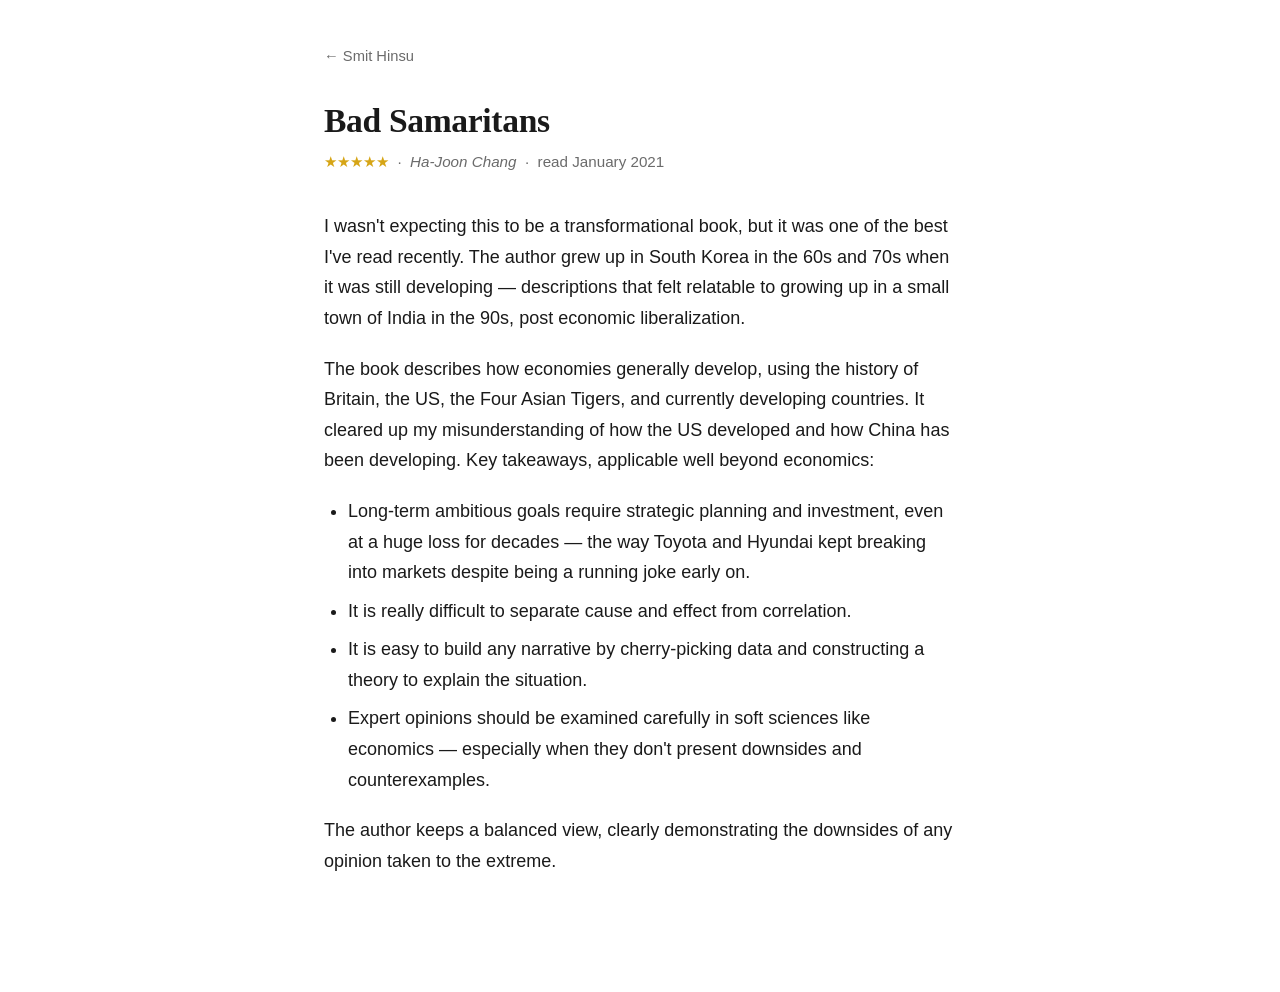
==== posts/2021-01-17-bad-samaritans.html @ b528a463 "Convert book reviews into backdated blog posts - 8 review posts under posts/, dated to their Goodrea" ====
<!DOCTYPE html>
<html lang="en">
<head>
  <meta charset="UTF-8" />
  <meta name="viewport" content="width=device-width, initial-scale=1.0" />
  <title>Bad Samaritans — Smit Hinsu</title>
  <meta name="description" content="How rich countries really developed — and the myths they sell." />
  <link rel="stylesheet" href="post.css" />
</head>
<body>
  <article class="article">
    <a class="back" href="../index.html#blog">← Smit Hinsu</a>
    <h1 class="article__title">Bad Samaritans</h1>
    <p class="article__date"><span style="color:#d6a516">★★★★★</span> &nbsp;·&nbsp; <em>Ha-Joon Chang</em> &nbsp;·&nbsp; read January 2021</p>
    <div class="article__body">
      <p>I wasn't expecting this to be a transformational book, but it was one of the best I've read recently. The author grew up in South Korea in the 60s and 70s when it was still developing — descriptions that felt relatable to growing up in a small town of India in the 90s, post economic liberalization.</p>
    <p>The book describes how economies generally develop, using the history of Britain, the US, the Four Asian Tigers, and currently developing countries. It cleared up my misunderstanding of how the US developed and how China has been developing. Key takeaways, applicable well beyond economics:</p>
    <ul>
      <li>Long-term ambitious goals require strategic planning and investment, even at a huge loss for decades — the way Toyota and Hyundai kept breaking into markets despite being a running joke early on.</li>
      <li>It is really difficult to separate cause and effect from correlation.</li>
      <li>It is easy to build any narrative by cherry-picking data and constructing a theory to explain the situation.</li>
      <li>Expert opinions should be examined carefully in soft sciences like economics — especially when they don't present downsides and counterexamples.</li>
    </ul>
    <p>The author keeps a balanced view, clearly demonstrating the downsides of any opinion taken to the extreme.</p>
    </div>
  </article>

  <!-- Cloudflare Web Analytics -->
  <script type="module" src="https://static.cloudflareinsights.com/beacon.min.js" data-cf-beacon='{"token": "1af7b86fe76246b097cf1adda6d0c125"}'></script>
  <!-- End Cloudflare Web Analytics -->

  <!-- GoatCounter (cookieless) -->
  <script data-goatcounter="https://smithinsu.goatcounter.com/count" async src="//gc.zgo.at/count.js"></script>
</body>
</html>
---- posts/post.css ----
/* ===========================================================
   Blog post page — shares the site's tokens, centered article
   =========================================================== */

:root {
  --text: #1a1a1a;
  --text-muted: #6b6b6b;
  --link: #1a5fb4;
  --link-hover: #0d3d7a;
  --border: #e6e6e6;
  --bg: #ffffff;
  --accent-bg: #f5f5f5;
  --serif: Georgia, "Times New Roman", Times, serif;
  --sans: -apple-system, BlinkMacSystemFont, "Segoe UI", Roboto, Helvetica, Arial, sans-serif;
}
* { box-sizing: border-box; }
body {
  margin: 0;
  background: var(--bg);
  color: var(--text);
  font-family: var(--sans);
  font-size: 18px;
  line-height: 1.7;
  -webkit-font-smoothing: antialiased;
}
a { color: var(--link); text-decoration: none; }
a:hover { color: var(--link-hover); text-decoration: underline; }

.article {
  max-width: 680px;
  margin: 0 auto;
  padding: 40px 24px 96px;
}
.back {
  display: inline-block;
  margin-bottom: 32px;
  font-size: 0.92rem;
  font-weight: 500;
  color: var(--text-muted);
}
.back:hover { color: var(--link); text-decoration: none; }

.article__title {
  font-family: var(--serif);
  font-size: 2.1rem;
  font-weight: 600;
  line-height: 1.2;
  letter-spacing: -0.01em;
  margin: 0 0 8px;
}
.article__date {
  color: var(--text-muted);
  font-size: 0.95rem;
  margin: 0 0 36px;
}

.article__body h2 {
  font-family: var(--serif);
  font-size: 1.45rem;
  margin: 40px 0 12px;
}
.article__body h3 { font-size: 1.15rem; margin: 28px 0 10px; }
.article__body p { margin: 0 0 20px; }
.article__body ul, .article__body ol { margin: 0 0 20px; padding-left: 24px; }
.article__body li { margin-bottom: 8px; }
.article__body blockquote {
  margin: 24px 0;
  padding: 4px 0 4px 18px;
  border-left: 3px solid var(--border);
  color: var(--text-muted);
  font-style: italic;
}
.article__body img { max-width: 100%; height: auto; border-radius: 6px; }
.article__body pre {
  background: var(--accent-bg);
  border: 1px solid var(--border);
  border-radius: 6px;
  padding: 16px;
  overflow-x: auto;
  font-size: 0.9rem;
}
.article__body code {
  font-family: ui-monospace, SFMono-Regular, Menlo, Consolas, monospace;
  font-size: 0.88em;
}
.article__body :not(pre) > code {
  background: var(--accent-bg);
  padding: 2px 5px;
  border-radius: 4px;
}
hr { border: none; border-top: 1px solid var(--border); margin: 40px 0; }

@media (prefers-color-scheme: dark) {
  :root {
    --text: #e8e8e8;
    --text-muted: #9a9a9a;
    --link: #6ea8fe;
    --link-hover: #a9c9ff;
    --border: #2a2a2a;
    --bg: #121212;
    --accent-bg: #1e1e1e;
  }
}
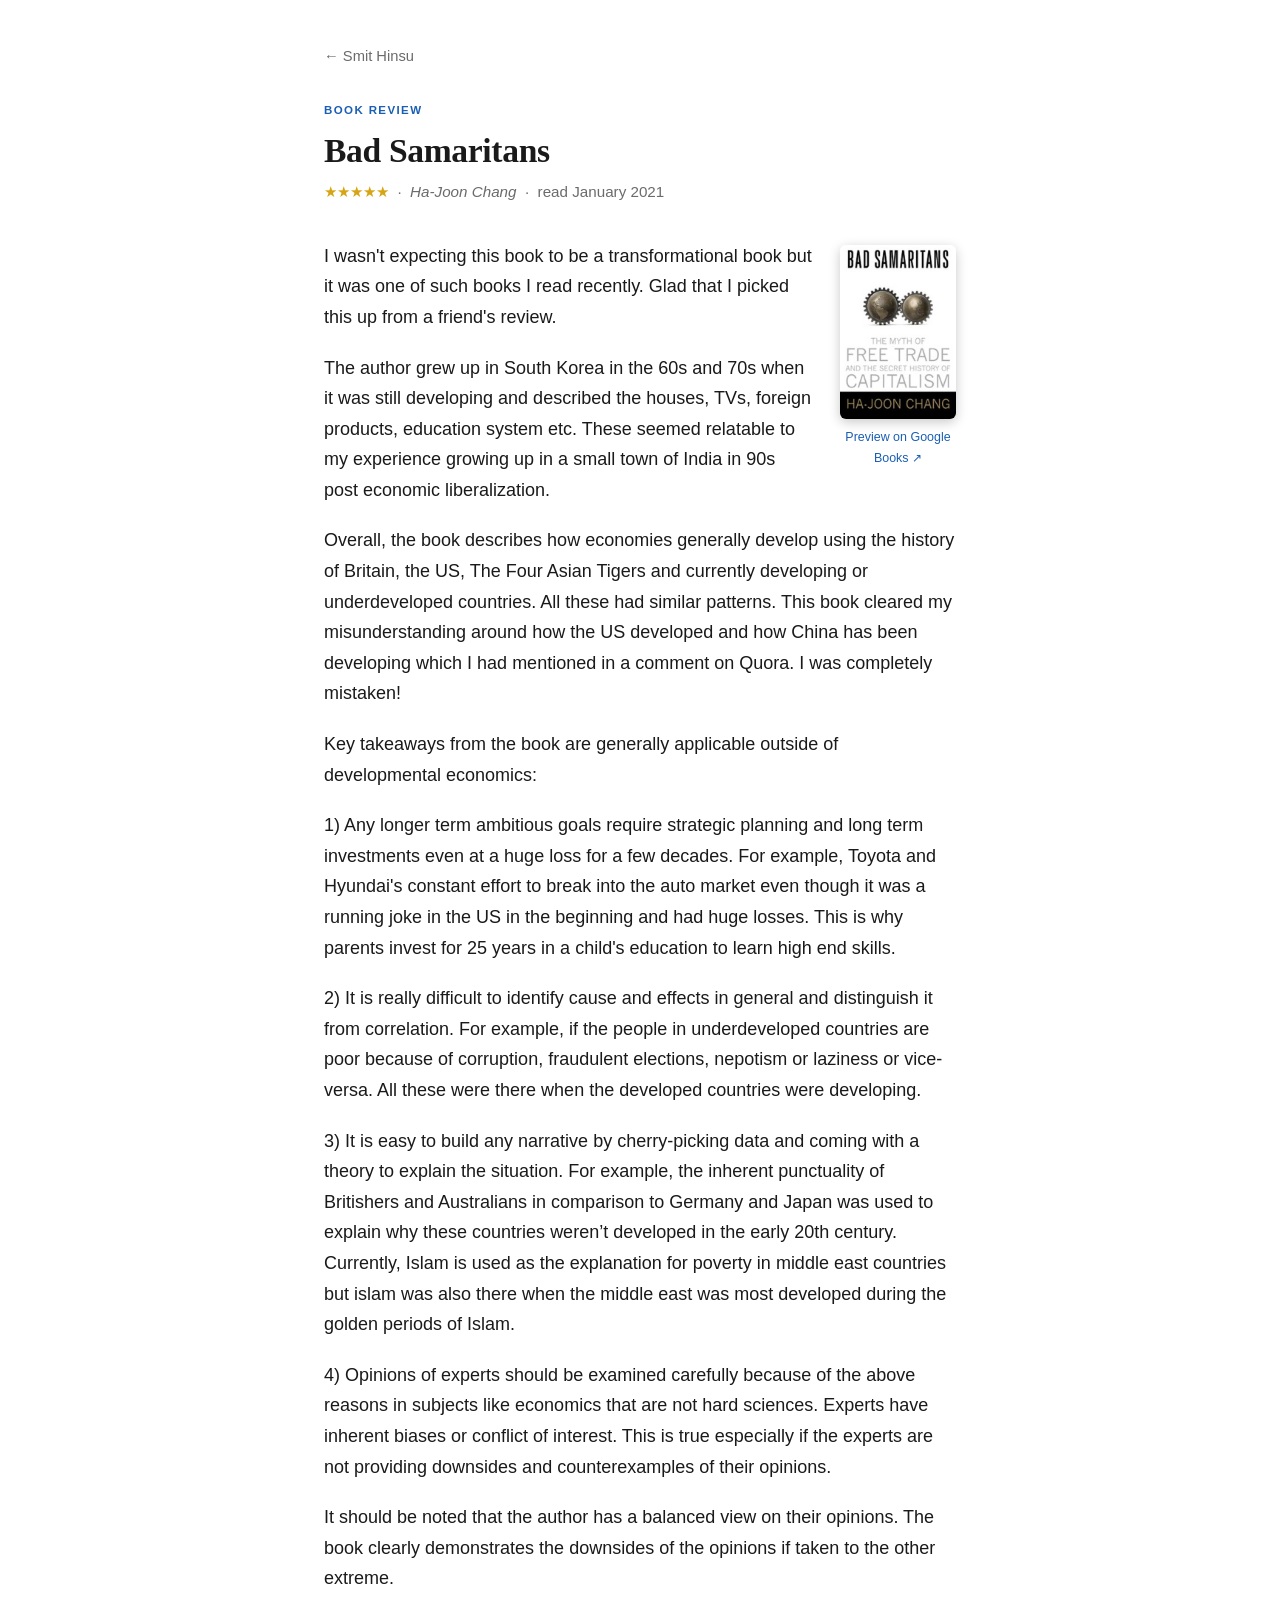
==== commit 661f349f: "Book reviews: verbatim text, single source, SEO polish, refined post layout - Reviews now verbatim f" ====
--- a/posts/2021-01-17-bad-samaritans.html
+++ b/posts/2021-01-17-bad-samaritans.html
@@ -3,25 +3,79 @@
 <head>
   <meta charset="UTF-8" />
   <meta name="viewport" content="width=device-width, initial-scale=1.0" />
-  <title>Bad Samaritans — Smit Hinsu</title>
+  <title>Bad Samaritans — book review by Smit Hinsu</title>
   <meta name="description" content="How rich countries really developed — and the myths they sell." />
-  <link rel="stylesheet" href="post.css" />
+  <link rel="canonical" href="https://smit-hinsu.github.io/posts/2021-01-17-bad-samaritans.html" />
+  <link rel="icon" href="../favicon.svg" type="image/svg+xml" />
+
+  <meta property="og:type" content="article" />
+  <meta property="og:site_name" content="Smit Hinsu" />
+  <meta property="og:title" content="Bad Samaritans — book review" />
+  <meta property="og:description" content="How rich countries really developed — and the myths they sell." />
+  <meta property="og:url" content="https://smit-hinsu.github.io/posts/2021-01-17-bad-samaritans.html" />
+  <meta property="og:image" content="https://smit-hinsu.github.io/covers/bad-samaritans.jpg" />
+  <meta property="article:published_time" content="2021-01-17" />
+  <meta name="twitter:card" content="summary" />
+  <meta name="twitter:site" content="@SmitHinsu" />
+  <meta name="twitter:title" content="Bad Samaritans — book review" />
+  <meta name="twitter:description" content="How rich countries really developed — and the myths they sell." />
+  <meta name="twitter:image" content="https://smit-hinsu.github.io/covers/bad-samaritans.jpg" />
+
+  <script type="application/ld+json">
+  {
+  "@context": "https://schema.org",
+  "@type": "Review",
+  "itemReviewed": {
+    "@type": "Book",
+    "name": "Bad Samaritans",
+    "author": {
+      "@type": "Person",
+      "name": "Ha-Joon Chang"
+    }
+  },
+  "reviewRating": {
+    "@type": "Rating",
+    "ratingValue": "5",
+    "bestRating": "5",
+    "worstRating": "1"
+  },
+  "author": {
+    "@type": "Person",
+    "name": "Smit Hinsu",
+    "url": "https://smit-hinsu.github.io/"
+  },
+  "datePublished": "2021-01-17",
+  "url": "https://smit-hinsu.github.io/posts/2021-01-17-bad-samaritans.html",
+  "publisher": {
+    "@type": "Person",
+    "name": "Smit Hinsu"
+  }
+}
+  </script>
+
+  <link rel="stylesheet" href="post.css?v=2" />
 </head>
 <body>
   <article class="article">
     <a class="back" href="../index.html#blog">← Smit Hinsu</a>
+    <p class="article__kicker">Book review</p>
     <h1 class="article__title">Bad Samaritans</h1>
     <p class="article__date"><span style="color:#d6a516">★★★★★</span> &nbsp;·&nbsp; <em>Ha-Joon Chang</em> &nbsp;·&nbsp; read January 2021</p>
+
     <div class="article__body">
-      <p>I wasn't expecting this to be a transformational book, but it was one of the best I've read recently. The author grew up in South Korea in the 60s and 70s when it was still developing — descriptions that felt relatable to growing up in a small town of India in the 90s, post economic liberalization.</p>
-    <p>The book describes how economies generally develop, using the history of Britain, the US, the Four Asian Tigers, and currently developing countries. It cleared up my misunderstanding of how the US developed and how China has been developing. Key takeaways, applicable well beyond economics:</p>
-    <ul>
-      <li>Long-term ambitious goals require strategic planning and investment, even at a huge loss for decades — the way Toyota and Hyundai kept breaking into markets despite being a running joke early on.</li>
-      <li>It is really difficult to separate cause and effect from correlation.</li>
-      <li>It is easy to build any narrative by cherry-picking data and constructing a theory to explain the situation.</li>
-      <li>Expert opinions should be examined carefully in soft sciences like economics — especially when they don't present downsides and counterexamples.</li>
-    </ul>
-    <p>The author keeps a balanced view, clearly demonstrating the downsides of any opinion taken to the extreme.</p>
+      <figure class="cover">
+        <img src="../covers/bad-samaritans.jpg" alt="Cover of Bad Samaritans" loading="lazy" />
+        <figcaption><a href="https://books.google.com/books?q=Bad%20Samaritans%20Ha-Joon%20Chang" target="_blank" rel="noopener">Preview on Google Books ↗</a></figcaption>
+      </figure>
+      <p>I wasn&#x27;t expecting this book to be a transformational book but it was one of such books I read recently. Glad that I picked this up from a friend&#x27;s review.</p>
+      <p>The author grew up in South Korea in the 60s and 70s when it was still developing and described the houses, TVs, foreign products, education system etc. These seemed relatable to my experience growing up in a small town of India in 90s post economic liberalization.</p>
+      <p>Overall, the book describes how economies generally develop using the history of Britain, the US, The Four Asian Tigers and currently developing or underdeveloped countries. All these had similar patterns. This book cleared my misunderstanding around how the US developed and how China has been developing which I had mentioned in a comment on Quora. I was completely mistaken!</p>
+      <p>Key takeaways from the book are generally applicable outside of developmental economics:</p>
+      <p>1) Any longer term ambitious goals require strategic planning and long term investments even at a huge loss for a few decades. For example, Toyota and Hyundai&#x27;s constant effort to break into the auto market even though it was a running joke in the US in the beginning and had huge losses. This is why parents invest for 25 years in a child&#x27;s education to learn high end skills.</p>
+      <p>2) It is really difficult to identify cause and effects in general and distinguish it from correlation. For example, if the people in underdeveloped countries are poor because of corruption, fraudulent elections, nepotism or laziness or vice-versa. All these were there when the developed countries were developing.</p>
+      <p>3) It is easy to build any narrative by cherry-picking data and coming with a theory to explain the situation. For example, the inherent punctuality of Britishers and Australians in comparison to Germany and Japan was used to explain why these countries weren’t developed in the early 20th century. Currently, Islam is used as the explanation for poverty in middle east countries but islam was also there when the middle east was most developed during the golden periods of Islam.</p>
+      <p>4) Opinions of experts should be examined carefully because of the above reasons in subjects like economics that are not hard sciences. Experts have inherent biases or conflict of interest. This is true especially if the experts are not providing downsides and counterexamples of their opinions.</p>
+      <p>It should be noted that the author has a balanced view on their opinions. The book clearly demonstrates the downsides of the opinions if taken to the other extreme.</p>
     </div>
   </article>
 
--- a/posts/post.css
+++ b/posts/post.css
@@ -40,6 +40,14 @@
 }
 .back:hover { color: var(--link); text-decoration: none; }
 
+.article__kicker {
+  text-transform: uppercase;
+  letter-spacing: 0.12em;
+  font-size: 0.72rem;
+  font-weight: 600;
+  color: var(--link);
+  margin: 0 0 10px;
+}
 .article__title {
   font-family: var(--serif);
   font-size: 2.1rem;
@@ -52,6 +60,33 @@
   color: var(--text-muted);
   font-size: 0.95rem;
   margin: 0 0 36px;
+}
+
+/* Small book cover floated beside the review so the text starts at the top */
+.article__body { }
+.article__body::after { content: ""; display: block; clear: both; }
+.cover {
+  float: right;
+  width: 116px;
+  margin: 4px 0 16px 26px;
+}
+.cover img {
+  width: 116px;
+  aspect-ratio: 2 / 3;
+  object-fit: cover;
+  border-radius: 4px;
+  box-shadow: 0 3px 12px rgba(0,0,0,0.22);
+  display: block;
+}
+.cover figcaption {
+  margin-top: 8px;
+  font-size: 0.78rem;
+  color: var(--text-muted);
+  text-align: center;
+}
+@media (max-width: 520px) {
+  .cover { width: 96px; margin-left: 16px; }
+  .cover img { width: 96px; }
 }
 
 .article__body h2 {
